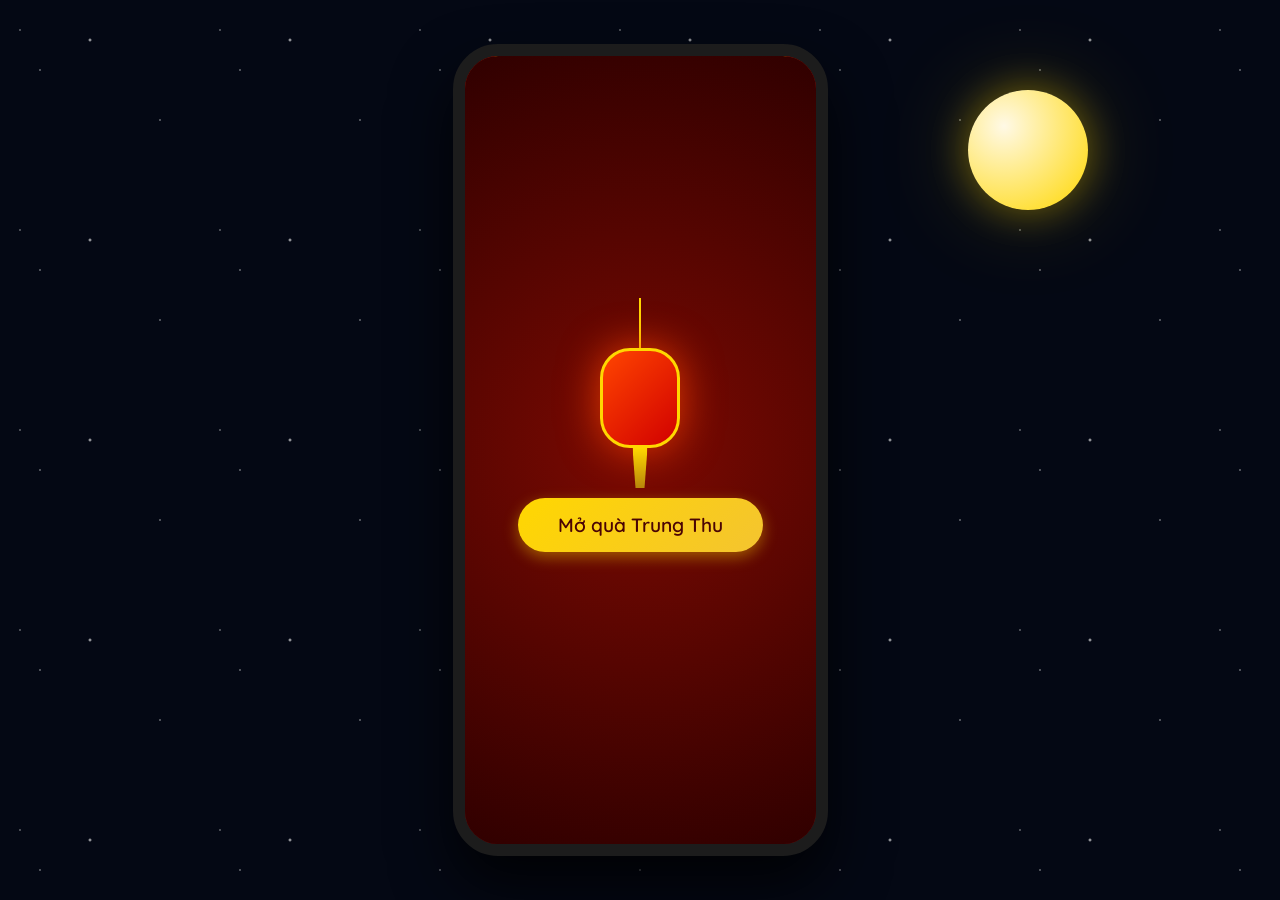
==== thiep_trung_thu.html @ 81bff725 "Thiep Trung Thu tang nguoi yeu" ====
<!DOCTYPE html>
<html lang="vi">
<head>
    <meta charset="UTF-8">
    <meta name="viewport" content="width=device-width, initial-scale=1.0">
    <title>Thiệp Trung Thu Yêu Thương</title>
    <!-- Google Fonts cho Typography hiện đại và lãng mạn -->
    <link href="https://fonts.googleapis.com/css2?family=Dancing+Script:wght@700&family=Playfair+Display:ital,wght@0,400;0,700;1,400&family=Quicksand:wght@400;500;600&display=swap" rel="stylesheet">
    <style>
        :root {
            /* Color Palette */
            --primary-red: #7C0A02; 
            --dark-red: #4A0404;    
            --royal-gold: #FFD700;  
            --soft-gold: #F4C430;
            --moonlight: #FFF9E6;   
            --bg-desktop: #040814;  
            
            /* Typography */
            --font-heading: 'Dancing Script', cursive;
            --font-serif: 'Playfair Display', serif;
            --font-sans: 'Quicksand', sans-serif;
        }

        * { margin: 0; padding: 0; box-sizing: border-box; }

        body {
            background-color: var(--bg-desktop);
            display: flex;
            justify-content: center;
            align-items: center;
            min-height: 100vh;
            overflow: hidden; 
            font-family: var(--font-serif);
            color: var(--moonlight);
            position: relative;
        }

        /* 1. DESKTOP BACKGROUND */
        .desktop-bg { position: absolute; top: 0; left: 0; width: 100%; height: 100%; z-index: 0; }
        .stars {
            width: 100%; height: 100%;
            background-image: 
                radial-gradient(1px 1px at 20px 30px, #eee, rgba(0,0,0,0)),
                radial-gradient(1px 1px at 40px 70px, #fff, rgba(0,0,0,0)),
                radial-gradient(2px 2px at 90px 40px, #ddd, rgba(0,0,0,0)),
                radial-gradient(1px 1px at 160px 120px, #fff, rgba(0,0,0,0));
            background-repeat: repeat;
            background-size: 200px 200px;
            animation: twinkle 4s infinite alternate;
        }
        .moon {
            position: absolute; top: 10%; right: 15%; width: 120px; height: 120px;
            background: radial-gradient(circle at 30% 30%, #FFF9E6, #FFD700);
            border-radius: 50%;
            box-shadow: 0 0 40px rgba(255, 215, 0, 0.4), 0 0 100px rgba(255, 215, 0, 0.2);
        }
        .shooting-star {
            position: absolute; top: 20%; left: 30%; width: 100px; height: 2px;
            background: linear-gradient(to right, rgba(255,255,255,0), rgba(255,255,255,1));
            transform: rotate(-45deg);
            animation: shoot 5s infinite; opacity: 0;
        }

        @keyframes twinkle { 0% { opacity: 0.6; } 100% { opacity: 1; } }
        @keyframes shoot {
            0% { transform: translateX(0) translateY(0) rotate(-45deg); opacity: 1; }
            15% { transform: translateX(-300px) translateY(300px) rotate(-45deg); opacity: 0; }
            100% { opacity: 0; }
        }

        /* 2. SMARTPHONE FRAME */
        .phone-frame {
            position: relative; width: 375px; height: 812px;
            background-color: var(--primary-red);
            border-radius: 45px; border: 12px solid #1c1c1c;
            box-shadow: 0 30px 60px rgba(0, 0, 0, 0.8), inset 0 0 0 2px #333, inset 0 0 20px rgba(255, 255, 255, 0.1);
            z-index: 10; overflow: hidden; display: flex; flex-direction: column; transition: all 0.3s ease;
        }
        .phone-frame::before {
            content: ''; position: absolute; top: 0; left: 50%; transform: translateX(-50%);
            width: 150px; height: 25px; background-color: #1c1c1c;
            border-bottom-left-radius: 15px; border-bottom-right-radius: 15px; z-index: 30;
        }

        /* 3. STATUS BAR */
        .status-bar {
            height: 40px; background: transparent; display: flex; justify-content: space-between; align-items: center;
            padding: 0 25px; font-family: sans-serif; font-size: 14px; font-weight: 600; color: var(--moonlight);
            z-index: 20; position: absolute; top: 0; left: 0; width: 100%;
        }
        .status-bar .icons { display: flex; gap: 6px; align-items: center; }

        /* 4. APP CONTENT */
        .app-content {
            flex: 1; background: radial-gradient(circle at top center, var(--primary-red) 0%, var(--dark-red) 100%);
            position: relative; overflow-y: auto; overflow-x: hidden;
        }
        .app-content::-webkit-scrollbar { width: 4px; }
        .app-content::-webkit-scrollbar-thumb { background: var(--royal-gold); border-radius: 4px; }

        .card { padding: 3rem 1.5rem; min-height: 100%; display: flex; flex-direction: column; align-items: center; position: relative; }

        /* Lồng Đèn */
        .lantern-container { position: absolute; top: 0; width: 100%; display: flex; justify-content: space-between; padding: 0 15px; }
        .lantern { position: relative; width: 45px; animation: swing 3.5s ease-in-out infinite alternate; transform-origin: top center; }
        .lantern.right { animation-delay: 1s; }
        .lantern-body {
            height: 60px; background: linear-gradient(135deg, #FF4500, #D10000); border-radius: 20px;
            box-shadow: 0 0 25px rgba(255, 69, 0, 0.6); border: 2px solid var(--royal-gold); position: relative;
        }
        .lantern::before {
            content: ''; position: absolute; top: -40px; left: 50%; transform: translateX(-50%);
            width: 2px; height: 40px; background: var(--royal-gold);
        }
        .tassel {
            position: absolute; bottom: -25px; left: 50%; transform: translateX(-50%); width: 12px; height: 25px;
            background: linear-gradient(to bottom, var(--royal-gold), #B8860B);
            clip-path: polygon(0 0, 100% 0, 80% 100%, 20% 100%);
        }
        @keyframes swing { 0% { transform: rotate(8deg); } 100% { transform: rotate(-8deg); } }

        /* Header Text */
        .card-header { text-align: center; margin-top: 3.5rem; margin-bottom: 2rem; position: relative; z-index: 2; }
        .title {
            font-family: var(--font-heading); color: var(--royal-gold); font-size: 3.8rem; line-height: 1.1;
            text-shadow: 2px 2px 4px rgba(0,0,0,0.5), 0 0 15px rgba(255, 215, 0, 0.4);
            animation: textGlow 2s ease-in-out infinite alternate;
        }
        .subtitle { font-family: var(--font-sans); color: var(--moonlight); font-size: 1.1rem; font-weight: 500; margin-top: 10px; text-transform: uppercase; }
        .divider { margin-top: 15px; display: flex; align-items: center; justify-content: center; gap: 15px; }
        .divider::before, .divider::after { content: ''; height: 1px; width: 60px; background: linear-gradient(to right, transparent, var(--royal-gold), transparent); }
        .divider span { color: var(--royal-gold); font-size: 1.2rem; }
        @keyframes textGlow { from { text-shadow: 2px 2px 4px rgba(0,0,0,0.5), 0 0 10px rgba(255, 215, 0, 0.3); } to { text-shadow: 2px 2px 4px rgba(0,0,0,0.5), 0 0 25px rgba(255, 215, 0, 0.7); } }

        /* Lời chúc (Message Box) & Typewriter */
        .message-box {
            background: rgba(20, 0, 0, 0.4); backdrop-filter: blur(10px); -webkit-backdrop-filter: blur(10px);
            border: 1px solid rgba(255, 215, 0, 0.3); padding: 2.5rem 1.5rem; width: 100%; max-width: 320px;
            position: relative; z-index: 2; text-align: center; transition: transform 0.4s ease, box-shadow 0.4s ease;
            min-height: 250px;
        }
        .message-box p { font-size: 1.1rem; line-height: 1.8; color: #FDF5E6; display: inline; }
        .typewriter-cursor {
            display: inline-block; width: 3px; height: 1.1rem; background-color: var(--royal-gold);
            vertical-align: middle; margin-left: 2px; animation: blink 0.7s infinite;
        }
        @keyframes blink { 0%, 100% { opacity: 1; } 50% { opacity: 0; } }

        .corner { position: absolute; width: 20px; height: 20px; border: 2px solid var(--royal-gold); }
        .top-left { top: -2px; left: -2px; border-right: none; border-bottom: none; }
        .top-right { top: -2px; right: -2px; border-left: none; border-bottom: none; }
        .bottom-left { bottom: -2px; left: -2px; border-right: none; border-top: none; }
        .bottom-right { bottom: -2px; right: -2px; border-left: none; border-top: none; }

        /* Nút Hug & Hiệu ứng tim bay */
        .hug-btn {
            margin-top: 2rem; padding: 12px 30px; background: #ff4d6d; color: white;
            font-family: var(--font-sans); font-size: 1.1rem; font-weight: 600;
            border: 2px solid #ffb3c1; border-radius: 25px; cursor: pointer;
            box-shadow: 0 4px 15px rgba(255, 77, 109, 0.4); transition: all 0.3s; z-index: 10;
            display: none; /* Ẩn cho đến khi type xong */
            animation: pulseHug 2s infinite;
        }
        .hug-btn:hover { transform: scale(1.05); background: #ff758f; }
        @keyframes pulseHug { 0% { box-shadow: 0 0 0 0 rgba(255, 77, 109, 0.7); } 70% { box-shadow: 0 0 0 15px rgba(255, 77, 109, 0); } 100% { box-shadow: 0 0 0 0 rgba(255, 77, 109, 0); } }

        #heartsContainer {
            position: absolute; top: 0; left: 0; width: 100%; height: 100%;
            pointer-events: none; z-index: 100; overflow: hidden;
        }
        .flying-heart {
            position: absolute; bottom: -20px; color: #ff4d6d;
            animation: floatHeart 4s ease-in forwards; text-shadow: 0 0 10px rgba(255, 77, 109, 0.8);
        }
        @keyframes floatHeart {
            0% { transform: translateY(0) scale(0.5) rotate(0deg); opacity: 1; }
            100% { transform: translateY(-800px) scale(1.5) rotate(360deg); opacity: 0; }
        }

        /* Footer */
        .card-footer { margin-top: auto; padding-top: 3rem; position: relative; width: 100%; display: flex; justify-content: center; }
        .glowing-moon {
            width: 100px; height: 100px; background: radial-gradient(circle at 30% 30%, #FFF, var(--royal-gold));
            border-radius: 50%; box-shadow: 0 0 30px var(--royal-gold), inset -10px -10px 20px rgba(0,0,0,0.2);
            position: relative; z-index: 1; margin-bottom: 20px;
        }

        /* 5. INTRO SCREEN & SPARKS */
        .intro-screen {
            position: absolute; top: 0; left: 0; width: 100%; height: 100%;
            background: radial-gradient(circle at center, #7C0A02 0%, #300000 100%);
            z-index: 100; display: flex; flex-direction: column; justify-content: center; align-items: center; transition: opacity 0.8s ease-in-out;
        }
        .intro-lantern { position: relative; width: 80px; margin-bottom: 50px; animation: floatLantern 3s ease-in-out infinite alternate; }
        .intro-lantern .lantern-body { height: 100px; background: linear-gradient(135deg, #FF4500, #D10000); border-radius: 30px; box-shadow: 0 0 40px rgba(255, 69, 0, 0.8); border: 3px solid var(--royal-gold); }
        .intro-lantern::before { content: ''; position: absolute; top: -50px; left: 50%; transform: translateX(-50%); width: 2px; height: 50px; background: var(--royal-gold); }
        .intro-lantern .tassel { position: absolute; bottom: -40px; left: 50%; transform: translateX(-50%); width: 15px; height: 40px; background: linear-gradient(to bottom, var(--royal-gold), #B8860B); clip-path: polygon(0 0, 100% 0, 80% 100%, 20% 100%); }
        @keyframes floatLantern { 0% { transform: translateY(0); } 100% { transform: translateY(-20px); } }
        
        .open-btn {
            padding: 15px 40px; font-family: var(--font-sans); font-size: 1.2rem; font-weight: 600; color: #4A0404;
            background: linear-gradient(135deg, #FFD700, #F4C430); border: none; border-radius: 30px; cursor: pointer;
            box-shadow: 0 5px 15px rgba(255, 215, 0, 0.4); transition: all 0.3s ease; animation: pulseBtn 2s infinite; z-index: 101;
        }
        .open-btn:hover { transform: scale(1.05); box-shadow: 0 8px 25px rgba(255, 215, 0, 0.6); }
        @keyframes pulseBtn { 0% { box-shadow: 0 0 0 0 rgba(255, 215, 0, 0.7); } 70% { box-shadow: 0 0 0 15px rgba(255, 215, 0, 0); } 100% { box-shadow: 0 0 0 0 rgba(255, 215, 0, 0); } }

        #sparksContainer { position: absolute; bottom: 0; left: 0; width: 100%; height: 100%; pointer-events: none; z-index: 15; overflow: hidden; }
        .spark { position: absolute; bottom: -10px; background: var(--royal-gold); border-radius: 50%; box-shadow: 0 0 10px var(--royal-gold), 0 0 20px #FFF; opacity: 0; animation: floatUp linear forwards; }
        @keyframes floatUp { 0% { transform: translateY(0) scale(1); opacity: 0; } 10% { opacity: 1; } 90% { opacity: 0.8; } 100% { transform: translateY(-800px) scale(0.5); opacity: 0; } }

        /* 6. RESPONSIVE MOBILE */
        @media screen and (max-width: 768px) {
            .desktop-bg { display: none; }
            .phone-frame { width: 100vw; height: 100vh; border-radius: 0; border: none; box-shadow: none; }
            .phone-frame::before, .status-bar { display: none; }
            .app-content { padding-top: 0; }
            .card { padding: 2rem 1rem; justify-content: center; }
            .title { font-size: 3.2rem; }
            .message-box { padding: 2rem 1.2rem; min-height: 280px; }
        }
    </style>
</head>
<body>
    <div class="desktop-bg">
        <div class="stars"></div>
        <div class="shooting-star"></div>
        <div class="moon"></div>
    </div>

    <div class="phone-frame">
        <div class="intro-screen" id="introScreen">
            <div class="intro-lantern">
                <div class="lantern-body"></div>
                <div class="tassel"></div>
            </div>
            <button class="open-btn" id="openBtn">Mở quà Trung Thu</button>
        </div>

        <audio id="bgMusic" loop preload="auto">
            <source src="https://cdn.pixabay.com/download/audio/2021/11/24/audio_333e1ee10c.mp3?filename=piano-moment-9835.mp3" type="audio/mpeg">
        </audio>

        <div id="sparksContainer"></div>
        <div id="heartsContainer"></div>

        <div class="status-bar">
            <span class="time">19:30</span>
            <div class="icons">
                <span class="signal"><svg width="14" height="10" viewBox="0 0 14 10" fill="currentColor"><rect y="6" width="3" height="4" rx="1"/><rect x="5" y="3" width="3" height="7" rx="1"/><rect x="10" width="3" height="10" rx="1"/></svg></span>
                <span class="wifi"><svg width="14" height="10" viewBox="0 0 14 10" fill="currentColor"><path d="M7 10C8.10457 10 9 9.10457 9 8C9 6.89543 8.10457 6 7 6C5.89543 6 5 6.89543 5 8C5 9.10457 5.89543 10 7 10Z"/><path d="M2.05025 4.05025C4.78392 1.31658 9.21608 1.31658 11.9497 4.05025L13.364 2.63604C9.84924 -0.87868 4.15076 -0.87868 0.636039 2.63604L2.05025 4.05025Z"/></svg></span>
                <span class="battery"><svg width="20" height="10" viewBox="0 0 20 10" fill="currentColor"><rect width="17" height="10" rx="2"/><rect x="1" y="1" width="15" height="8" rx="1" fill="white"/><path d="M18 3H19C19.5523 3 20 3.44772 20 4V6C20 6.55228 19.5523 7 19 7H18V3Z"/></svg></span>
            </div>
        </div>

        <div class="app-content">
            <div class="card">
                <div class="lantern-container">
                    <div class="lantern left"><div class="lantern-body"></div><div class="tassel"></div></div>
                    <div class="lantern right"><div class="lantern-body"></div><div class="tassel"></div></div>
                </div>

                <div class="card-header">
                    <h1 class="title">Trung Thu<br>Viên Mãn</h1>
                    <p class="subtitle">Dành tặng người anh yêu</p>
                    <div class="divider"><span>✦</span></div>
                </div>
                
                <div class="message-box">
                    <span class="corner top-left"></span>
                    <span class="corner top-right"></span>
                    <span class="corner bottom-left"></span>
                    <span class="corner bottom-right"></span>
                    <p id="typewriter-text"></p><span class="typewriter-cursor"></span>
                </div>

                <button class="hug-btn" id="hugBtn">Gửi ngàn cái ôm 💖</button>

                <div class="card-footer">
                    <div class="glowing-moon"></div>
                </div>
            </div>
        </div>
    </div>

    <script>
        const introScreen = document.getElementById('introScreen');
        const openBtn = document.getElementById('openBtn');
        const bgMusic = document.getElementById('bgMusic');
        const typeText = document.getElementById('typewriter-text');
        const hugBtn = document.getElementById('hugBtn');
        const cursor = document.querySelector('.typewriter-cursor');
        
        const message = "Dưới ánh trăng rằm rực rỡ, lồng đèn lung linh thắp sáng khắp phố phường. Nhưng với anh, ánh sáng dịu dàng và ấm áp nhất lại chính là nụ cười của em. Cảm ơn em đã đến và nắm tay anh cùng bước qua những mùa trăng yêu thương. Chúc bé yêu của anh một đêm Trung Thu thật ngọt ngào, hạnh phúc. Nhớ em và yêu em vô vàn! 🌕🏮❤️";
        
        let i = 0;
        const typingSpeed = 60; // tốc độ gõ chữ

        // Hàm gõ chữ từ từ
        function typeWriter() {
            if (i < message.length) {
                typeText.innerHTML += message.charAt(i);
                i++;
                setTimeout(typeWriter, typingSpeed);
            } else {
                cursor.style.display = 'none'; // Ẩn con trỏ nhấp nháy khi gõ xong
                hugBtn.style.display = 'block'; // Hiện nút ôm
            }
        }

        // Logic khi bấm mở thiệp
        openBtn.addEventListener('click', () => {
            introScreen.style.opacity = '0';
            setTimeout(() => {
                introScreen.style.display = 'none';
                setTimeout(typeWriter, 500); // Đợi nửa giây rồi mới bắt đầu gõ
            }, 800); 
            
            bgMusic.play().catch(error => {
                console.log("Trình duyệt chặn autoplay:", error);
            });
            
            createSparks();
        });

        // Hàm tạo hạt sáng bay
        function createSparks() {
            const container = document.getElementById('sparksContainer');
            setInterval(() => {
                const spark = document.createElement('div');
                spark.classList.add('spark');
                
                const size = Math.random() * 4 + 2;
                spark.style.width = size + 'px';
                spark.style.height = size + 'px';
                spark.style.left = Math.random() * 100 + '%';
                spark.style.animationDuration = (Math.random() * 3 + 3) + 's';
                
                container.appendChild(spark);
                setTimeout(() => spark.remove(), 6000);
            }, 300);
        }

        // Logic Nút Gửi ngàn cái ôm
        hugBtn.addEventListener('click', () => {
            // Hiệu ứng bong bóng trái tim bay lên
            for(let j = 0; j < 35; j++) {
                setTimeout(createHeart, j * 80);
            }
            
            // Hiện popup lãng mạn sau khi thả tim
            setTimeout(() => {
                alert("Anh đã nhận được ngàn cái ôm của em rồi nhé! Yêu em bé nhất trên đời! 🥰");
            }, 2000);
        });

        function createHeart() {
            const container = document.getElementById('heartsContainer');
            const heart = document.createElement('div');
            heart.classList.add('flying-heart');
            heart.innerHTML = '❤️';
            heart.style.left = Math.random() * 90 + 5 + '%';
            
            const size = Math.random() * 20 + 15;
            heart.style.fontSize = size + 'px';
            heart.style.animationDuration = (Math.random() * 2 + 2.5) + 's';
            
            container.appendChild(heart);
            setTimeout(() => heart.remove(), 4500);
        }

        // Đồng hồ
        function updateTime() {
            const now = new Date();
            const timeStr = now.getHours().toString().padStart(2, '0') + ':' + now.getMinutes().toString().padStart(2, '0');
            document.querySelector('.time').textContent = timeStr;
        }
        setInterval(updateTime, 60000);
        updateTime();
    </script>
</body>
</html>
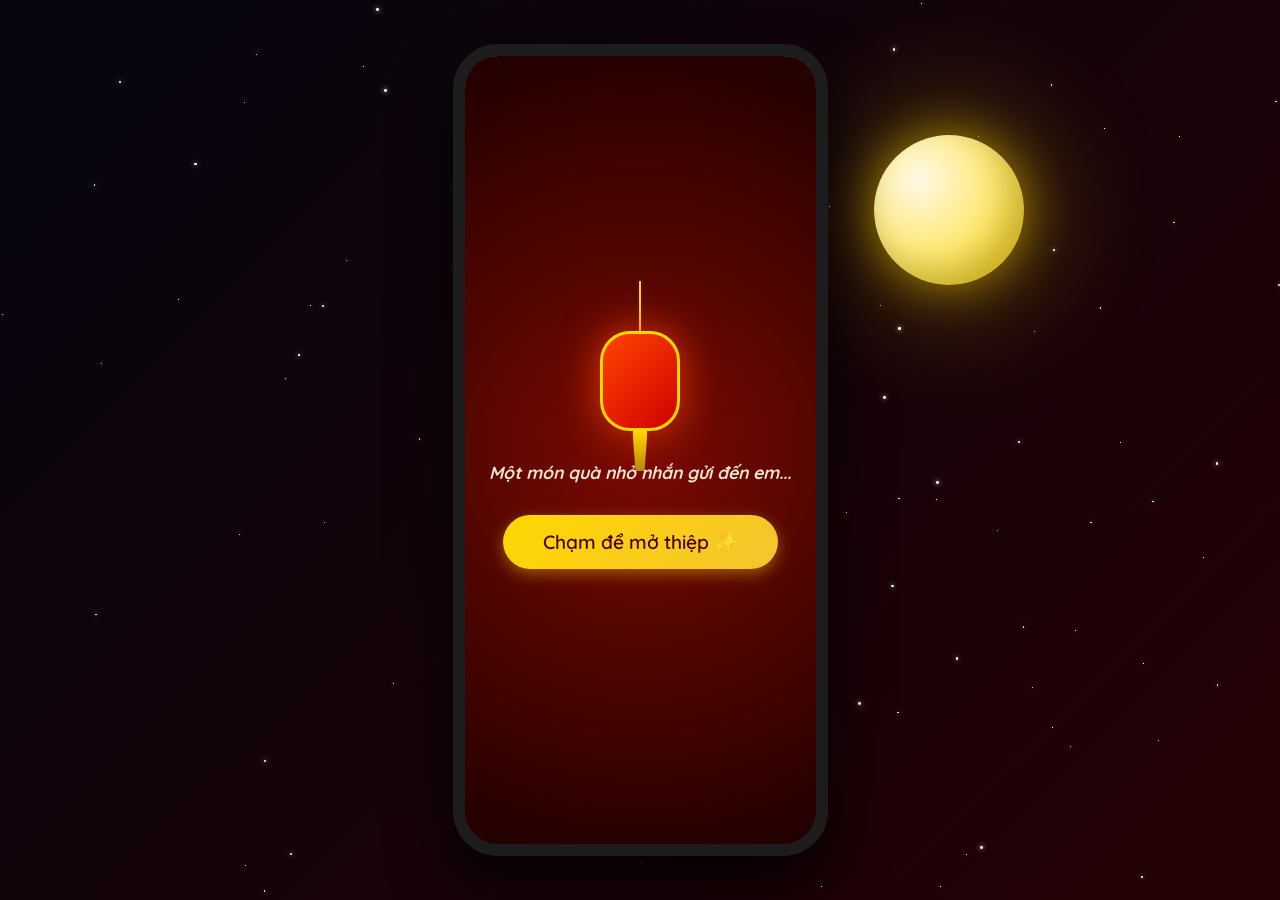
==== commit ffbeaa57: "Nang cap toan dien giao dien va hieu ung tuong tac" ====
--- a/thiep_trung_thu.html
+++ b/thiep_trung_thu.html
@@ -4,257 +4,311 @@
     <meta charset="UTF-8">
     <meta name="viewport" content="width=device-width, initial-scale=1.0">
     <title>Thiệp Trung Thu Yêu Thương</title>
-    <!-- Google Fonts cho Typography hiện đại và lãng mạn -->
+    <!-- Google Fonts -->
     <link href="https://fonts.googleapis.com/css2?family=Dancing+Script:wght@700&family=Playfair+Display:ital,wght@0,400;0,700;1,400&family=Quicksand:wght@400;500;600&display=swap" rel="stylesheet">
     <style>
-        :root {
-            /* Color Palette */
-            --primary-red: #7C0A02; 
-            --dark-red: #4A0404;    
-            --royal-gold: #FFD700;  
-            --soft-gold: #F4C430;
-            --moonlight: #FFF9E6;   
-            --bg-desktop: #040814;  
-            
-            /* Typography */
-            --font-heading: 'Dancing Script', cursive;
-            --font-serif: 'Playfair Display', serif;
-            --font-sans: 'Quicksand', sans-serif;
-        }
-
-        * { margin: 0; padding: 0; box-sizing: border-box; }
-
-        body {
-            background-color: var(--bg-desktop);
-            display: flex;
-            justify-content: center;
-            align-items: center;
-            min-height: 100vh;
-            overflow: hidden; 
-            font-family: var(--font-serif);
-            color: var(--moonlight);
-            position: relative;
-        }
-
-        /* 1. DESKTOP BACKGROUND */
-        .desktop-bg { position: absolute; top: 0; left: 0; width: 100%; height: 100%; z-index: 0; }
-        .stars {
-            width: 100%; height: 100%;
-            background-image: 
-                radial-gradient(1px 1px at 20px 30px, #eee, rgba(0,0,0,0)),
-                radial-gradient(1px 1px at 40px 70px, #fff, rgba(0,0,0,0)),
-                radial-gradient(2px 2px at 90px 40px, #ddd, rgba(0,0,0,0)),
-                radial-gradient(1px 1px at 160px 120px, #fff, rgba(0,0,0,0));
-            background-repeat: repeat;
-            background-size: 200px 200px;
-            animation: twinkle 4s infinite alternate;
-        }
-        .moon {
-            position: absolute; top: 10%; right: 15%; width: 120px; height: 120px;
-            background: radial-gradient(circle at 30% 30%, #FFF9E6, #FFD700);
-            border-radius: 50%;
-            box-shadow: 0 0 40px rgba(255, 215, 0, 0.4), 0 0 100px rgba(255, 215, 0, 0.2);
-        }
-        .shooting-star {
-            position: absolute; top: 20%; left: 30%; width: 100px; height: 2px;
-            background: linear-gradient(to right, rgba(255,255,255,0), rgba(255,255,255,1));
-            transform: rotate(-45deg);
-            animation: shoot 5s infinite; opacity: 0;
-        }
-
-        @keyframes twinkle { 0% { opacity: 0.6; } 100% { opacity: 1; } }
-        @keyframes shoot {
-            0% { transform: translateX(0) translateY(0) rotate(-45deg); opacity: 1; }
-            15% { transform: translateX(-300px) translateY(300px) rotate(-45deg); opacity: 0; }
-            100% { opacity: 0; }
-        }
-
-        /* 2. SMARTPHONE FRAME */
-        .phone-frame {
-            position: relative; width: 375px; height: 812px;
-            background-color: var(--primary-red);
-            border-radius: 45px; border: 12px solid #1c1c1c;
-            box-shadow: 0 30px 60px rgba(0, 0, 0, 0.8), inset 0 0 0 2px #333, inset 0 0 20px rgba(255, 255, 255, 0.1);
-            z-index: 10; overflow: hidden; display: flex; flex-direction: column; transition: all 0.3s ease;
-        }
-        .phone-frame::before {
-            content: ''; position: absolute; top: 0; left: 50%; transform: translateX(-50%);
-            width: 150px; height: 25px; background-color: #1c1c1c;
-            border-bottom-left-radius: 15px; border-bottom-right-radius: 15px; z-index: 30;
-        }
-
-        /* 3. STATUS BAR */
-        .status-bar {
-            height: 40px; background: transparent; display: flex; justify-content: space-between; align-items: center;
-            padding: 0 25px; font-family: sans-serif; font-size: 14px; font-weight: 600; color: var(--moonlight);
-            z-index: 20; position: absolute; top: 0; left: 0; width: 100%;
-        }
-        .status-bar .icons { display: flex; gap: 6px; align-items: center; }
-
-        /* 4. APP CONTENT */
-        .app-content {
-            flex: 1; background: radial-gradient(circle at top center, var(--primary-red) 0%, var(--dark-red) 100%);
-            position: relative; overflow-y: auto; overflow-x: hidden;
-        }
-        .app-content::-webkit-scrollbar { width: 4px; }
-        .app-content::-webkit-scrollbar-thumb { background: var(--royal-gold); border-radius: 4px; }
-
-        .card { padding: 3rem 1.5rem; min-height: 100%; display: flex; flex-direction: column; align-items: center; position: relative; }
-
-        /* Lồng Đèn */
-        .lantern-container { position: absolute; top: 0; width: 100%; display: flex; justify-content: space-between; padding: 0 15px; }
-        .lantern { position: relative; width: 45px; animation: swing 3.5s ease-in-out infinite alternate; transform-origin: top center; }
-        .lantern.right { animation-delay: 1s; }
-        .lantern-body {
-            height: 60px; background: linear-gradient(135deg, #FF4500, #D10000); border-radius: 20px;
-            box-shadow: 0 0 25px rgba(255, 69, 0, 0.6); border: 2px solid var(--royal-gold); position: relative;
-        }
-        .lantern::before {
-            content: ''; position: absolute; top: -40px; left: 50%; transform: translateX(-50%);
-            width: 2px; height: 40px; background: var(--royal-gold);
-        }
-        .tassel {
-            position: absolute; bottom: -25px; left: 50%; transform: translateX(-50%); width: 12px; height: 25px;
-            background: linear-gradient(to bottom, var(--royal-gold), #B8860B);
-            clip-path: polygon(0 0, 100% 0, 80% 100%, 20% 100%);
-        }
-        @keyframes swing { 0% { transform: rotate(8deg); } 100% { transform: rotate(-8deg); } }
-
-        /* Header Text */
-        .card-header { text-align: center; margin-top: 3.5rem; margin-bottom: 2rem; position: relative; z-index: 2; }
-        .title {
-            font-family: var(--font-heading); color: var(--royal-gold); font-size: 3.8rem; line-height: 1.1;
-            text-shadow: 2px 2px 4px rgba(0,0,0,0.5), 0 0 15px rgba(255, 215, 0, 0.4);
-            animation: textGlow 2s ease-in-out infinite alternate;
-        }
-        .subtitle { font-family: var(--font-sans); color: var(--moonlight); font-size: 1.1rem; font-weight: 500; margin-top: 10px; text-transform: uppercase; }
-        .divider { margin-top: 15px; display: flex; align-items: center; justify-content: center; gap: 15px; }
-        .divider::before, .divider::after { content: ''; height: 1px; width: 60px; background: linear-gradient(to right, transparent, var(--royal-gold), transparent); }
-        .divider span { color: var(--royal-gold); font-size: 1.2rem; }
-        @keyframes textGlow { from { text-shadow: 2px 2px 4px rgba(0,0,0,0.5), 0 0 10px rgba(255, 215, 0, 0.3); } to { text-shadow: 2px 2px 4px rgba(0,0,0,0.5), 0 0 25px rgba(255, 215, 0, 0.7); } }
-
-        /* Lời chúc (Message Box) & Typewriter */
-        .message-box {
-            background: rgba(20, 0, 0, 0.4); backdrop-filter: blur(10px); -webkit-backdrop-filter: blur(10px);
-            border: 1px solid rgba(255, 215, 0, 0.3); padding: 2.5rem 1.5rem; width: 100%; max-width: 320px;
-            position: relative; z-index: 2; text-align: center; transition: transform 0.4s ease, box-shadow 0.4s ease;
-            min-height: 250px;
-        }
-        .message-box p { font-size: 1.1rem; line-height: 1.8; color: #FDF5E6; display: inline; }
-        .typewriter-cursor {
-            display: inline-block; width: 3px; height: 1.1rem; background-color: var(--royal-gold);
-            vertical-align: middle; margin-left: 2px; animation: blink 0.7s infinite;
-        }
-        @keyframes blink { 0%, 100% { opacity: 1; } 50% { opacity: 0; } }
-
-        .corner { position: absolute; width: 20px; height: 20px; border: 2px solid var(--royal-gold); }
-        .top-left { top: -2px; left: -2px; border-right: none; border-bottom: none; }
-        .top-right { top: -2px; right: -2px; border-left: none; border-bottom: none; }
-        .bottom-left { bottom: -2px; left: -2px; border-right: none; border-top: none; }
-        .bottom-right { bottom: -2px; right: -2px; border-left: none; border-top: none; }
-
-        /* Nút Hug & Hiệu ứng tim bay */
-        .hug-btn {
-            margin-top: 2rem; padding: 12px 30px; background: #ff4d6d; color: white;
-            font-family: var(--font-sans); font-size: 1.1rem; font-weight: 600;
-            border: 2px solid #ffb3c1; border-radius: 25px; cursor: pointer;
-            box-shadow: 0 4px 15px rgba(255, 77, 109, 0.4); transition: all 0.3s; z-index: 10;
-            display: none; /* Ẩn cho đến khi type xong */
-            animation: pulseHug 2s infinite;
-        }
-        .hug-btn:hover { transform: scale(1.05); background: #ff758f; }
-        @keyframes pulseHug { 0% { box-shadow: 0 0 0 0 rgba(255, 77, 109, 0.7); } 70% { box-shadow: 0 0 0 15px rgba(255, 77, 109, 0); } 100% { box-shadow: 0 0 0 0 rgba(255, 77, 109, 0); } }
-
-        #heartsContainer {
-            position: absolute; top: 0; left: 0; width: 100%; height: 100%;
-            pointer-events: none; z-index: 100; overflow: hidden;
-        }
-        .flying-heart {
-            position: absolute; bottom: -20px; color: #ff4d6d;
-            animation: floatHeart 4s ease-in forwards; text-shadow: 0 0 10px rgba(255, 77, 109, 0.8);
-        }
-        @keyframes floatHeart {
-            0% { transform: translateY(0) scale(0.5) rotate(0deg); opacity: 1; }
-            100% { transform: translateY(-800px) scale(1.5) rotate(360deg); opacity: 0; }
-        }
-
-        /* Footer */
-        .card-footer { margin-top: auto; padding-top: 3rem; position: relative; width: 100%; display: flex; justify-content: center; }
-        .glowing-moon {
-            width: 100px; height: 100px; background: radial-gradient(circle at 30% 30%, #FFF, var(--royal-gold));
-            border-radius: 50%; box-shadow: 0 0 30px var(--royal-gold), inset -10px -10px 20px rgba(0,0,0,0.2);
-            position: relative; z-index: 1; margin-bottom: 20px;
-        }
-
-        /* 5. INTRO SCREEN & SPARKS */
-        .intro-screen {
-            position: absolute; top: 0; left: 0; width: 100%; height: 100%;
-            background: radial-gradient(circle at center, #7C0A02 0%, #300000 100%);
-            z-index: 100; display: flex; flex-direction: column; justify-content: center; align-items: center; transition: opacity 0.8s ease-in-out;
-        }
-        .intro-lantern { position: relative; width: 80px; margin-bottom: 50px; animation: floatLantern 3s ease-in-out infinite alternate; }
-        .intro-lantern .lantern-body { height: 100px; background: linear-gradient(135deg, #FF4500, #D10000); border-radius: 30px; box-shadow: 0 0 40px rgba(255, 69, 0, 0.8); border: 3px solid var(--royal-gold); }
-        .intro-lantern::before { content: ''; position: absolute; top: -50px; left: 50%; transform: translateX(-50%); width: 2px; height: 50px; background: var(--royal-gold); }
-        .intro-lantern .tassel { position: absolute; bottom: -40px; left: 50%; transform: translateX(-50%); width: 15px; height: 40px; background: linear-gradient(to bottom, var(--royal-gold), #B8860B); clip-path: polygon(0 0, 100% 0, 80% 100%, 20% 100%); }
-        @keyframes floatLantern { 0% { transform: translateY(0); } 100% { transform: translateY(-20px); } }
-        
-        .open-btn {
-            padding: 15px 40px; font-family: var(--font-sans); font-size: 1.2rem; font-weight: 600; color: #4A0404;
-            background: linear-gradient(135deg, #FFD700, #F4C430); border: none; border-radius: 30px; cursor: pointer;
-            box-shadow: 0 5px 15px rgba(255, 215, 0, 0.4); transition: all 0.3s ease; animation: pulseBtn 2s infinite; z-index: 101;
-        }
-        .open-btn:hover { transform: scale(1.05); box-shadow: 0 8px 25px rgba(255, 215, 0, 0.6); }
-        @keyframes pulseBtn { 0% { box-shadow: 0 0 0 0 rgba(255, 215, 0, 0.7); } 70% { box-shadow: 0 0 0 15px rgba(255, 215, 0, 0); } 100% { box-shadow: 0 0 0 0 rgba(255, 215, 0, 0); } }
-
-        #sparksContainer { position: absolute; bottom: 0; left: 0; width: 100%; height: 100%; pointer-events: none; z-index: 15; overflow: hidden; }
-        .spark { position: absolute; bottom: -10px; background: var(--royal-gold); border-radius: 50%; box-shadow: 0 0 10px var(--royal-gold), 0 0 20px #FFF; opacity: 0; animation: floatUp linear forwards; }
-        @keyframes floatUp { 0% { transform: translateY(0) scale(1); opacity: 0; } 10% { opacity: 1; } 90% { opacity: 0.8; } 100% { transform: translateY(-800px) scale(0.5); opacity: 0; } }
-
-        /* 6. RESPONSIVE MOBILE */
-        @media screen and (max-width: 768px) {
-            .desktop-bg { display: none; }
-            .phone-frame { width: 100vw; height: 100vh; border-radius: 0; border: none; box-shadow: none; }
-            .phone-frame::before, .status-bar { display: none; }
-            .app-content { padding-top: 0; }
-            .card { padding: 2rem 1rem; justify-content: center; }
-            .title { font-size: 3.2rem; }
-            .message-box { padding: 2rem 1.2rem; min-height: 280px; }
-        }
-    </style>
+:root {
+    --primary-red: #7C0A02; 
+    --dark-red: #4A0404;    
+    --royal-gold: #FFD700;  
+    --soft-gold: #F4C430;
+    --moonlight: #FFF9E6;   
+    --bg-desktop: #040814;  
+    --font-heading: 'Dancing Script', cursive;
+    --font-serif: 'Playfair Display', serif;
+    --font-sans: 'Quicksand', sans-serif;
+}
+* { margin: 0; padding: 0; box-sizing: border-box; }
+body {
+    background-color: var(--bg-desktop);
+    display: flex; justify-content: center; align-items: center;
+    min-height: 100vh; overflow: hidden; 
+    font-family: var(--font-serif); color: var(--moonlight); position: relative;
+}
+
+/* =========================================
+   1. DYNAMIC BACKGROUND (Nền chuyển động)
+   ========================================= */
+.desktop-bg { 
+    position: absolute; top: 0; left: 0; width: 100%; height: 100%; z-index: 0; 
+    background: linear-gradient(-45deg, #050510, #1a0510, #300000, #050510);
+    background-size: 400% 400%;
+    animation: gradientBG 20s ease infinite;
+    overflow: hidden;
+}
+@keyframes gradientBG {
+    0% { background-position: 0% 50%; }
+    50% { background-position: 100% 50%; }
+    100% { background-position: 0% 50%; }
+}
+
+.moon-aura {
+    position: absolute; top: 15%; right: 20%;
+    width: 150px; height: 150px; border-radius: 50%;
+    box-shadow: 0 0 100px 50px rgba(255, 215, 0, 0.15);
+    animation: pulseAura 4s infinite alternate;
+}
+.moon {
+    width: 100%; height: 100%;
+    background: radial-gradient(circle at 30% 30%, #FFF9E6, #FFD700);
+    border-radius: 50%;
+    box-shadow: 0 0 50px rgba(255, 215, 0, 0.6), inset -15px -15px 30px rgba(0,0,0,0.2);
+}
+@keyframes pulseAura {
+    from { box-shadow: 0 0 80px 40px rgba(255, 215, 0, 0.15); }
+    to { box-shadow: 0 0 130px 60px rgba(255, 215, 0, 0.35); }
+}
+
+/* Các ngôi sao */
+.star {
+    position: absolute; background: #fff; border-radius: 50%;
+    box-shadow: 0 0 5px #fff; animation: twinkle infinite alternate;
+}
+@keyframes twinkle { 
+    0% { opacity: 0.2; transform: scale(0.8); } 
+    100% { opacity: 1; transform: scale(1.2); } 
+}
+
+/* Lồng đèn bay ở background */
+.bg-lantern {
+    position: absolute; bottom: -100px; width: 35px; height: 50px;
+    background: linear-gradient(135deg, #FF4500, #D10000);
+    border-radius: 15px; box-shadow: 0 0 20px rgba(255, 69, 0, 0.8);
+    animation: floatBgLantern linear forwards; z-index: 1;
+}
+.bg-lantern::after {
+    content: ''; position: absolute; bottom: -15px; left: 50%; transform: translateX(-50%);
+    width: 8px; height: 15px; background: var(--royal-gold);
+    clip-path: polygon(0 0, 100% 0, 80% 100%, 20% 100%);
+}
+@keyframes floatBgLantern {
+    0% { transform: translateY(0) rotate(-5deg); opacity: 0; }
+    10% { opacity: 0.8; }
+    90% { opacity: 0.8; }
+    100% { transform: translateY(-120vh) rotate(5deg); opacity: 0; }
+}
+
+/* Hạt đom đóm */
+.firefly {
+    position: absolute; width: 4px; height: 4px; background: #aaff00;
+    border-radius: 50%; box-shadow: 0 0 10px 2px #aaff00;
+    animation: flyFirefly linear forwards;
+}
+@keyframes flyFirefly {
+    0% { transform: translate(0, 0) scale(1); opacity: 0; }
+    20% { opacity: 1; }
+    80% { opacity: 1; }
+    100% { transform: translate(calc(100vw * var(--dir-x)), calc(-100vh * var(--dir-y))) scale(0.5); opacity: 0; }
+}
+
+/* =========================================
+   2. SMARTPHONE FRAME
+   ========================================= */
+.phone-frame {
+    position: relative; width: 375px; height: 812px;
+    background-color: var(--primary-red);
+    border-radius: 45px; border: 12px solid #1c1c1c;
+    box-shadow: 0 30px 60px rgba(0, 0, 0, 0.8), inset 0 0 0 2px #333, inset 0 0 20px rgba(255, 255, 255, 0.1);
+    z-index: 10; overflow: hidden; display: flex; flex-direction: column; transition: all 0.3s ease;
+}
+.phone-frame::before {
+    content: ''; position: absolute; top: 0; left: 50%; transform: translateX(-50%);
+    width: 150px; height: 25px; background-color: #1c1c1c;
+    border-bottom-left-radius: 15px; border-bottom-right-radius: 15px; z-index: 30;
+}
+
+/* =========================================
+   3. STATUS BAR
+   ========================================= */
+.status-bar {
+    height: 40px; background: transparent; display: flex; justify-content: space-between; align-items: center;
+    padding: 0 25px; font-family: sans-serif; font-size: 14px; font-weight: 600; color: var(--moonlight);
+    z-index: 20; position: absolute; top: 0; left: 0; width: 100%;
+}
+.status-bar .icons { display: flex; gap: 6px; align-items: center; }
+
+/* =========================================
+   4. INTRO SCREEN (Phóng to mờ dần)
+   ========================================= */
+.intro-screen {
+    position: absolute; top: 0; left: 0; width: 100%; height: 100%;
+    background: radial-gradient(circle at center, #7C0A02 0%, #200000 100%);
+    z-index: 100; display: flex; flex-direction: column; justify-content: center; align-items: center;
+    transition: transform 1.2s cubic-bezier(0.25, 1, 0.5, 1), opacity 1s ease;
+}
+.intro-screen.hidden {
+    transform: scale(2.5); opacity: 0; pointer-events: none;
+}
+.intro-lantern { position: relative; width: 80px; margin-bottom: 30px; animation: floatLantern 3s ease-in-out infinite alternate; }
+.intro-lantern .lantern-body { height: 100px; background: linear-gradient(135deg, #FF4500, #D10000); border-radius: 30px; box-shadow: 0 0 40px rgba(255, 69, 0, 0.8); border: 3px solid var(--royal-gold); }
+.intro-lantern::before { content: ''; position: absolute; top: -50px; left: 50%; transform: translateX(-50%); width: 2px; height: 50px; background: var(--royal-gold); }
+.intro-lantern .tassel { position: absolute; bottom: -40px; left: 50%; transform: translateX(-50%); width: 15px; height: 40px; background: linear-gradient(to bottom, var(--royal-gold), #B8860B); clip-path: polygon(0 0, 100% 0, 80% 100%, 20% 100%); }
+@keyframes floatLantern { 0% { transform: translateY(0); } 100% { transform: translateY(-20px); } }
+
+.intro-text {
+    font-family: var(--font-sans); color: var(--moonlight); font-size: 1.1rem; margin-bottom: 2rem; font-style: italic; opacity: 0.9;
+}
+
+.open-btn {
+    padding: 15px 40px; font-family: var(--font-sans); font-size: 1.2rem; font-weight: 600; color: #4A0404;
+    background: linear-gradient(135deg, #FFD700, #F4C430); border: none; border-radius: 30px; cursor: pointer;
+    box-shadow: 0 5px 15px rgba(255, 215, 0, 0.4); transition: all 0.3s ease; animation: pulseBtn 2s infinite; z-index: 101;
+}
+.open-btn:hover { transform: scale(1.05); box-shadow: 0 8px 25px rgba(255, 215, 0, 0.6); }
+@keyframes pulseBtn { 0% { box-shadow: 0 0 0 0 rgba(255, 215, 0, 0.7); } 70% { box-shadow: 0 0 0 15px rgba(255, 215, 0, 0); } 100% { box-shadow: 0 0 0 0 rgba(255, 215, 0, 0); } }
+
+/* =========================================
+   5. APP CONTENT (Nội dung thiệp)
+   ========================================= */
+.app-content {
+    flex: 1; background: radial-gradient(circle at top center, rgba(124, 10, 2, 0.8) 0%, rgba(74, 4, 4, 0.95) 100%);
+    position: relative; overflow-y: auto; overflow-x: hidden;
+}
+.app-content::-webkit-scrollbar { width: 4px; }
+.app-content::-webkit-scrollbar-thumb { background: var(--royal-gold); border-radius: 4px; }
+#cardFireflies { position: absolute; top: 0; left: 0; width: 100%; height: 100%; pointer-events: none; z-index: 1; overflow: hidden; }
+
+.card { padding: 3rem 1.5rem; min-height: 100%; display: flex; flex-direction: column; align-items: center; position: relative; z-index: 2; }
+
+/* Lồng Đèn Trang Trí */
+.lantern-container { position: absolute; top: 0; width: 100%; display: flex; justify-content: space-between; padding: 0 15px; }
+.lantern { position: relative; width: 45px; animation: swing 3.5s ease-in-out infinite alternate; transform-origin: top center; }
+.lantern.right { animation-delay: 1s; }
+.lantern-body { height: 60px; background: linear-gradient(135deg, #FF4500, #D10000); border-radius: 20px; box-shadow: 0 0 25px rgba(255, 69, 0, 0.6); border: 2px solid var(--royal-gold); position: relative; }
+.lantern::before { content: ''; position: absolute; top: -40px; left: 50%; transform: translateX(-50%); width: 2px; height: 40px; background: var(--royal-gold); }
+.lantern .tassel { position: absolute; bottom: -25px; left: 50%; transform: translateX(-50%); width: 12px; height: 25px; background: linear-gradient(to bottom, var(--royal-gold), #B8860B); clip-path: polygon(0 0, 100% 0, 80% 100%, 20% 100%); }
+@keyframes swing { 0% { transform: rotate(8deg); } 100% { transform: rotate(-8deg); } }
+
+.card-header { text-align: center; margin-top: 3.5rem; margin-bottom: 2rem; position: relative; z-index: 2; }
+.title { font-family: var(--font-heading); color: var(--royal-gold); font-size: 3.8rem; line-height: 1.1; text-shadow: 2px 2px 4px rgba(0,0,0,0.5), 0 0 15px rgba(255, 215, 0, 0.4); animation: textGlow 2s ease-in-out infinite alternate; }
+.subtitle { font-family: var(--font-sans); color: var(--moonlight); font-size: 1.1rem; font-weight: 500; margin-top: 10px; text-transform: uppercase; }
+.divider { margin-top: 15px; display: flex; align-items: center; justify-content: center; gap: 15px; }
+.divider::before, .divider::after { content: ''; height: 1px; width: 60px; background: linear-gradient(to right, transparent, var(--royal-gold), transparent); }
+.divider span { color: var(--royal-gold); font-size: 1.2rem; }
+@keyframes textGlow { from { text-shadow: 2px 2px 4px rgba(0,0,0,0.5), 0 0 10px rgba(255, 215, 0, 0.3); } to { text-shadow: 2px 2px 4px rgba(0,0,0,0.5), 0 0 25px rgba(255, 215, 0, 0.7); } }
+
+/* Hộp Lời Chúc */
+.message-box {
+    background: rgba(20, 0, 0, 0.5); backdrop-filter: blur(10px); -webkit-backdrop-filter: blur(10px);
+    border: 1px solid rgba(255, 215, 0, 0.4); padding: 2.5rem 1.5rem; width: 100%; max-width: 320px;
+    position: relative; z-index: 2; text-align: center; transition: transform 0.4s ease, box-shadow 0.4s ease;
+    min-height: 250px; border-radius: 10px;
+}
+.message-box p { font-size: 1.15rem; line-height: 1.8; color: #FDF5E6; display: inline; font-weight: 500;}
+.typewriter-cursor { display: inline-block; width: 3px; height: 1.1rem; background-color: var(--royal-gold); vertical-align: middle; margin-left: 2px; animation: blink 0.7s infinite; }
+@keyframes blink { 0%, 100% { opacity: 1; } 50% { opacity: 0; } }
+
+.corner { position: absolute; width: 25px; height: 25px; border: 2px solid var(--royal-gold); }
+.top-left { top: -2px; left: -2px; border-right: none; border-bottom: none; border-top-left-radius: 10px; }
+.top-right { top: -2px; right: -2px; border-left: none; border-bottom: none; border-top-right-radius: 10px;}
+.bottom-left { bottom: -2px; left: -2px; border-right: none; border-top: none; border-bottom-left-radius: 10px;}
+.bottom-right { bottom: -2px; right: -2px; border-left: none; border-top: none; border-bottom-right-radius: 10px;}
+
+/* Nút Tương Tác Yêu Em Nhiều */
+.hug-btn {
+    margin-top: 2rem; padding: 12px 35px; background: linear-gradient(135deg, #ff4d6d, #c9184a); color: white;
+    font-family: var(--font-sans); font-size: 1.2rem; font-weight: bold;
+    border: 2px solid #ffb3c1; border-radius: 30px; cursor: pointer;
+    box-shadow: 0 4px 15px rgba(255, 77, 109, 0.5); transition: all 0.3s; z-index: 10;
+    display: none; animation: pulseHug 2s infinite;
+}
+.hug-btn:hover { transform: scale(1.1); box-shadow: 0 8px 25px rgba(255, 77, 109, 0.8); }
+@keyframes pulseHug { 0% { box-shadow: 0 0 0 0 rgba(255, 77, 109, 0.7); } 70% { box-shadow: 0 0 0 20px rgba(255, 77, 109, 0); } 100% { box-shadow: 0 0 0 0 rgba(255, 77, 109, 0); } }
+
+/* Heart Explosion (Nổ Trái Tim) */
+.explosion-heart {
+    position: fixed; font-size: 2rem; color: #ff4d6d; text-shadow: 0 0 15px rgba(255, 77, 109, 0.8);
+    pointer-events: none; z-index: 9999; animation: explode 2.5s ease-out forwards;
+}
+@keyframes explode {
+    0% { transform: translate(0, 0) scale(0.5); opacity: 1; }
+    100% { transform: translate(var(--tx), var(--ty)) scale(1.5) rotate(var(--rot)); opacity: 0; }
+}
+
+.card-footer { margin-top: auto; padding-top: 3rem; position: relative; width: 100%; display: flex; justify-content: center; }
+.glowing-moon { width: 100px; height: 100px; background: radial-gradient(circle at 30% 30%, #FFF, var(--royal-gold)); border-radius: 50%; box-shadow: 0 0 40px var(--royal-gold), inset -10px -10px 20px rgba(0,0,0,0.2); position: relative; z-index: 1; margin-bottom: 20px; }
+
+/* =========================================
+   6. CUSTOM POPUP
+   ========================================= */
+.custom-popup {
+    position: fixed; top: 0; left: 0; width: 100%; height: 100%;
+    background: rgba(0, 0, 0, 0.75); display: flex; justify-content: center; align-items: center;
+    z-index: 10000; opacity: 0; pointer-events: none; transition: opacity 0.4s ease; backdrop-filter: blur(8px);
+}
+.custom-popup.active { opacity: 1; pointer-events: auto; }
+.popup-content {
+    background: linear-gradient(135deg, #4A0404, #7C0A02); padding: 2.5rem 1.5rem;
+    border-radius: 20px; border: 2px solid var(--royal-gold); text-align: center;
+    max-width: 85%; box-shadow: 0 10px 40px rgba(0,0,0,0.8), 0 0 30px rgba(255, 77, 109, 0.4);
+    transform: scale(0.5); transition: transform 0.5s cubic-bezier(0.175, 0.885, 0.32, 1.275);
+}
+.custom-popup.active .popup-content { transform: scale(1); }
+.popup-content h3 { color: var(--royal-gold); margin-bottom: 15px; font-family: var(--font-heading); font-size: 2.2rem; }
+.popup-content p { color: #FDF5E6; line-height: 1.6; margin-bottom: 25px; font-size: 1.15rem; font-family: var(--font-sans); }
+.popup-content button {
+    padding: 12px 35px; background: var(--royal-gold); color: #4A0404; font-weight: bold; font-family: var(--font-sans); font-size: 1.1rem;
+    border: none; border-radius: 25px; cursor: pointer; transition: all 0.3s; box-shadow: 0 5px 15px rgba(255,215,0,0.4);
+}
+.popup-content button:hover { transform: scale(1.05); box-shadow: 0 8px 25px rgba(255,215,0,0.7); }
+
+/* =========================================
+   7. RESPONSIVE MOBILE
+   ========================================= */
+@media screen and (max-width: 768px) {
+    .desktop-bg { display: none; }
+    .phone-frame { width: 100vw; height: 100vh; border-radius: 0; border: none; box-shadow: none; }
+    .phone-frame::before, .status-bar { display: none; }
+    .app-content { padding-top: 0; }
+    .card { padding: 2rem 1rem; justify-content: center; }
+    .title { font-size: 3.2rem; }
+    .message-box { padding: 2rem 1.2rem; min-height: 280px; }
+}
+
+</style>
 </head>
 <body>
-    <div class="desktop-bg">
-        <div class="stars"></div>
-        <div class="shooting-star"></div>
-        <div class="moon"></div>
+    <!-- Nền động (Dynamic Background) -->
+    <div class="desktop-bg" id="desktopBg">
+        <div class="moon-aura">
+            <div class="moon"></div>
+        </div>
+        <!-- JS sẽ chèn sao lấp lánh, đom đóm, pháo hoa, lồng đèn bay ở đây -->
     </div>
 
+    <!-- Khung điện thoại -->
     <div class="phone-frame">
+        
+        <!-- Màn hình chờ (Intro) -->
         <div class="intro-screen" id="introScreen">
             <div class="intro-lantern">
                 <div class="lantern-body"></div>
                 <div class="tassel"></div>
             </div>
-            <button class="open-btn" id="openBtn">Mở quà Trung Thu</button>
+            <h2 class="intro-text">Một món quà nhỏ nhắn gửi đến em...</h2>
+            <button class="open-btn" id="openBtn">Chạm để mở thiệp ✨</button>
         </div>
 
+        <!-- Nhạc nền -->
         <audio id="bgMusic" loop preload="auto">
-            <source src="https://cdn.pixabay.com/download/audio/2021/11/24/audio_333e1ee10c.mp3?filename=piano-moment-9835.mp3" type="audio/mpeg">
+            <source src="music.m4a" type="audio/mp4">
+            <source src="music.m4a" type="audio/x-m4a">
         </audio>
 
-        <div id="sparksContainer"></div>
-        <div id="heartsContainer"></div>
-
+        <!-- Thanh trạng thái giả lập -->
         <div class="status-bar">
             <span class="time">19:30</span>
             <div class="icons">
                 <span class="signal"><svg width="14" height="10" viewBox="0 0 14 10" fill="currentColor"><rect y="6" width="3" height="4" rx="1"/><rect x="5" y="3" width="3" height="7" rx="1"/><rect x="10" width="3" height="10" rx="1"/></svg></span>
-                <span class="wifi"><svg width="14" height="10" viewBox="0 0 14 10" fill="currentColor"><path d="M7 10C8.10457 10 9 9.10457 9 8C9 6.89543 8.10457 6 7 6C5.89543 6 5 6.89543 5 8C5 9.10457 5.89543 10 7 10Z"/><path d="M2.05025 4.05025C4.78392 1.31658 9.21608 1.31658 11.9497 4.05025L13.364 2.63604C9.84924 -0.87868 4.15076 -0.87868 0.636039 2.63604L2.05025 4.05025Z"/></svg></span>
+                <span class="wifi"><svg width="14" height="10" viewBox="0 0 14 10" fill="currentColor"><path d="M7 10C8.10457 10 9 9.10457 9 8C9 6.89543 8.10457 6 7 6C5.89543 6 5 6.89543 5 8C5 10 7 10Z"/><path d="M2.05025 4.05025C4.78392 1.31658 9.21608 1.31658 11.9497 4.05025L13.364 2.63604C9.84924 -0.87868 4.15076 -0.87868 0.636039 2.63604L2.05025 4.05025Z"/></svg></span>
                 <span class="battery"><svg width="20" height="10" viewBox="0 0 20 10" fill="currentColor"><rect width="17" height="10" rx="2"/><rect x="1" y="1" width="15" height="8" rx="1" fill="white"/><path d="M18 3H19C19.5523 3 20 3.44772 20 4V6C20 6.55228 19.5523 7 19 7H18V3Z"/></svg></span>
             </div>
         </div>
 
         <div class="app-content">
+            <!-- Đom đóm trong thiệp -->
+            <div id="cardFireflies"></div>
+
             <div class="card">
                 <div class="lantern-container">
                     <div class="lantern left"><div class="lantern-body"></div><div class="tassel"></div></div>
@@ -275,7 +329,8 @@
                     <p id="typewriter-text"></p><span class="typewriter-cursor"></span>
                 </div>
 
-                <button class="hug-btn" id="hugBtn">Gửi ngàn cái ôm 💖</button>
+                <!-- Nút Tương Tác Cấp Cao -->
+                <button class="hug-btn" id="hugBtn">Yêu em nhiều 💖</button>
 
                 <div class="card-footer">
                     <div class="glowing-moon"></div>
@@ -284,100 +339,156 @@
         </div>
     </div>
 
+    <!-- Custom Popup Lãng Mạn -->
+    <div class="custom-popup" id="customPopup">
+        <div class="popup-content">
+            <h3>Lời hứa ngọt ngào 💖</h3>
+            <p>Bầu trời đêm nay có ngàn vì sao, nhưng trong lòng anh chỉ có duy nhất một mình em! 🥰</p>
+            <button id="closePopup">Nhận lời yêu</button>
+        </div>
+    </div>
+
     <script>
-        const introScreen = document.getElementById('introScreen');
-        const openBtn = document.getElementById('openBtn');
-        const bgMusic = document.getElementById('bgMusic');
-        const typeText = document.getElementById('typewriter-text');
-        const hugBtn = document.getElementById('hugBtn');
-        const cursor = document.querySelector('.typewriter-cursor');
+const introScreen = document.getElementById('introScreen');
+const openBtn = document.getElementById('openBtn');
+const bgMusic = document.getElementById('bgMusic');
+const typeText = document.getElementById('typewriter-text');
+const hugBtn = document.getElementById('hugBtn');
+const cursor = document.querySelector('.typewriter-cursor');
+const desktopBg = document.getElementById('desktopBg');
+const cardFireflies = document.getElementById('cardFireflies');
+const customPopup = document.getElementById('customPopup');
+const closePopupBtn = document.getElementById('closePopup');
+
+// 1. TẠO HIỆU ỨNG NỀN ĐỘNG (Chỉ hiển thị trên Desktop)
+if (desktopBg) {
+    // Tạo 100 ngôi sao lấp lánh ngẫu nhiên
+    for (let i = 0; i < 100; i++) {
+        let star = document.createElement('div');
+        star.className = 'star';
+        star.style.left = Math.random() * 100 + '%';
+        star.style.top = Math.random() * 100 + '%';
+        const size = Math.random() * 3;
+        star.style.width = size + 'px';
+        star.style.height = size + 'px';
+        star.style.animationDuration = (Math.random() * 3 + 2) + 's';
+        star.style.animationDelay = (Math.random() * 2) + 's';
+        desktopBg.appendChild(star);
+    }
+
+    // Tạo lồng đèn bay lên từ dưới
+    setInterval(() => {
+        let lantern = document.createElement('div');
+        lantern.className = 'bg-lantern';
+        lantern.style.left = Math.random() * 100 + '%';
+        lantern.style.animationDuration = (Math.random() * 15 + 10) + 's';
+        desktopBg.appendChild(lantern);
+        setTimeout(() => lantern.remove(), 25000); // Dọn dẹp DOM
+    }, 3500);
+}
+
+// 2. TẠO HẠT ĐOM ĐÓM BAY LƯỢN
+function createFirefly(container) {
+    if (!container) return;
+    let firefly = document.createElement('div');
+    firefly.className = 'firefly';
+    firefly.style.left = Math.random() * 100 + '%';
+    firefly.style.top = (Math.random() * 80 + 20) + '%';
+    // Hướng bay ngẫu nhiên X và Y
+    firefly.style.setProperty('--dir-x', (Math.random() - 0.5) * 2);
+    firefly.style.setProperty('--dir-y', Math.random());
+    firefly.style.animationDuration = (Math.random() * 6 + 4) + 's';
+    container.appendChild(firefly);
+    setTimeout(() => firefly.remove(), 10000);
+}
+// Chạy đom đóm bên trong thiệp
+setInterval(() => createFirefly(cardFireflies), 600);
+// Chạy đom đóm ngoài màn hình nền
+if (desktopBg) setInterval(() => createFirefly(desktopBg), 400);
+
+// 3. HIỆU ỨNG GÕ CHỮ (TYPEWRITER)
+const message = "Dưới bầu trời rực rỡ muôn vàn vì sao và ánh trăng thanh bình, anh chỉ muốn gửi đến em những điều ngọt ngào nhất. Cảm ơn em đã là ánh sáng rực rỡ nhất trong cuộc đời anh. Chúc em một mùa Trung Thu thật ấm áp, viên mãn và tràn ngập tiếng cười. Trái tim anh luôn hướng về em. Yêu em vô vàn! 🌕🏮❤️";
+
+let i = 0;
+const typingSpeed = 65; 
+
+function typeWriter() {
+    if (i < message.length) {
+        typeText.innerHTML += message.charAt(i);
+        i++;
+        setTimeout(typeWriter, typingSpeed);
+    } else {
+        cursor.style.display = 'none'; // Ẩn con trỏ
+        hugBtn.style.display = 'block'; // Hiện nút tương tác cuối thiệp
+    }
+}
+
+// 4. MỞ THIỆP (Zoom Intro)
+openBtn.addEventListener('click', () => {
+    // Hiệu ứng phóng to mờ dần
+    introScreen.classList.add('hidden');
+    
+    setTimeout(() => {
+        introScreen.style.display = 'none';
+        setTimeout(typeWriter, 500); // Bắt đầu gõ chữ
+    }, 1000); 
+    
+    // Play nhạc
+    bgMusic.play().catch(error => console.log("Autoplay prevented:", error));
+});
+
+// 5. HIỆU ỨNG NỔ TRÁI TIM (Heart Explosion)
+hugBtn.addEventListener('click', (e) => {
+    // Lấy tọa độ nút bấm để nổ từ giữa nút
+    const rect = hugBtn.getBoundingClientRect();
+    const centerX = rect.left + rect.width / 2;
+    const centerY = rect.top + rect.height / 2;
+
+    for (let k = 0; k < 60; k++) {
+        let heart = document.createElement('div');
+        heart.className = 'explosion-heart';
+        heart.innerHTML = '❤️';
+        heart.style.left = centerX + 'px';
+        heart.style.top = centerY + 'px';
         
-        const message = "Dưới ánh trăng rằm rực rỡ, lồng đèn lung linh thắp sáng khắp phố phường. Nhưng với anh, ánh sáng dịu dàng và ấm áp nhất lại chính là nụ cười của em. Cảm ơn em đã đến và nắm tay anh cùng bước qua những mùa trăng yêu thương. Chúc bé yêu của anh một đêm Trung Thu thật ngọt ngào, hạnh phúc. Nhớ em và yêu em vô vàn! 🌕🏮❤️";
+        // Tính toán hướng bay 360 độ
+        const angle = Math.random() * Math.PI * 2;
+        const velocity = Math.random() * 400 + 100; // Tốc độ văng
+        const tx = Math.cos(angle) * velocity + 'px';
+        const ty = Math.sin(angle) * velocity + 'px';
+        const rot = Math.random() * 360 + 'deg';
         
-        let i = 0;
-        const typingSpeed = 60; // tốc độ gõ chữ
-
-        // Hàm gõ chữ từ từ
-        function typeWriter() {
-            if (i < message.length) {
-                typeText.innerHTML += message.charAt(i);
-                i++;
-                setTimeout(typeWriter, typingSpeed);
-            } else {
-                cursor.style.display = 'none'; // Ẩn con trỏ nhấp nháy khi gõ xong
-                hugBtn.style.display = 'block'; // Hiện nút ôm
-            }
-        }
-
-        // Logic khi bấm mở thiệp
-        openBtn.addEventListener('click', () => {
-            introScreen.style.opacity = '0';
-            setTimeout(() => {
-                introScreen.style.display = 'none';
-                setTimeout(typeWriter, 500); // Đợi nửa giây rồi mới bắt đầu gõ
-            }, 800); 
-            
-            bgMusic.play().catch(error => {
-                console.log("Trình duyệt chặn autoplay:", error);
-            });
-            
-            createSparks();
-        });
-
-        // Hàm tạo hạt sáng bay
-        function createSparks() {
-            const container = document.getElementById('sparksContainer');
-            setInterval(() => {
-                const spark = document.createElement('div');
-                spark.classList.add('spark');
-                
-                const size = Math.random() * 4 + 2;
-                spark.style.width = size + 'px';
-                spark.style.height = size + 'px';
-                spark.style.left = Math.random() * 100 + '%';
-                spark.style.animationDuration = (Math.random() * 3 + 3) + 's';
-                
-                container.appendChild(spark);
-                setTimeout(() => spark.remove(), 6000);
-            }, 300);
-        }
-
-        // Logic Nút Gửi ngàn cái ôm
-        hugBtn.addEventListener('click', () => {
-            // Hiệu ứng bong bóng trái tim bay lên
-            for(let j = 0; j < 35; j++) {
-                setTimeout(createHeart, j * 80);
-            }
-            
-            // Hiện popup lãng mạn sau khi thả tim
-            setTimeout(() => {
-                alert("Anh đã nhận được ngàn cái ôm của em rồi nhé! Yêu em bé nhất trên đời! 🥰");
-            }, 2000);
-        });
-
-        function createHeart() {
-            const container = document.getElementById('heartsContainer');
-            const heart = document.createElement('div');
-            heart.classList.add('flying-heart');
-            heart.innerHTML = '❤️';
-            heart.style.left = Math.random() * 90 + 5 + '%';
-            
-            const size = Math.random() * 20 + 15;
-            heart.style.fontSize = size + 'px';
-            heart.style.animationDuration = (Math.random() * 2 + 2.5) + 's';
-            
-            container.appendChild(heart);
-            setTimeout(() => heart.remove(), 4500);
-        }
-
-        // Đồng hồ
-        function updateTime() {
-            const now = new Date();
-            const timeStr = now.getHours().toString().padStart(2, '0') + ':' + now.getMinutes().toString().padStart(2, '0');
-            document.querySelector('.time').textContent = timeStr;
-        }
-        setInterval(updateTime, 60000);
-        updateTime();
-    </script>
+        // Truyền biến CSS custom
+        heart.style.setProperty('--tx', tx);
+        heart.style.setProperty('--ty', ty);
+        heart.style.setProperty('--rot', rot);
+        
+        document.body.appendChild(heart);
+        setTimeout(() => heart.remove(), 2500);
+    }
+    
+    // Hiện Popup tỏ tình sau khi nổ tim
+    setTimeout(() => {
+        customPopup.classList.add('active');
+    }, 1500);
+});
+
+// 6. ĐÓNG POPUP
+closePopupBtn.addEventListener('click', () => {
+    customPopup.classList.remove('active');
+});
+
+// 7. ĐỒNG HỒ THANH TRẠNG THÁI
+function updateTime() {
+    const now = new Date();
+    const timeStr = now.getHours().toString().padStart(2, '0') + ':' + now.getMinutes().toString().padStart(2, '0');
+    const timeElem = document.querySelector('.time');
+    if (timeElem) timeElem.textContent = timeStr;
+}
+setInterval(updateTime, 60000);
+updateTime();
+
+</script>
 </body>
 </html>
+
